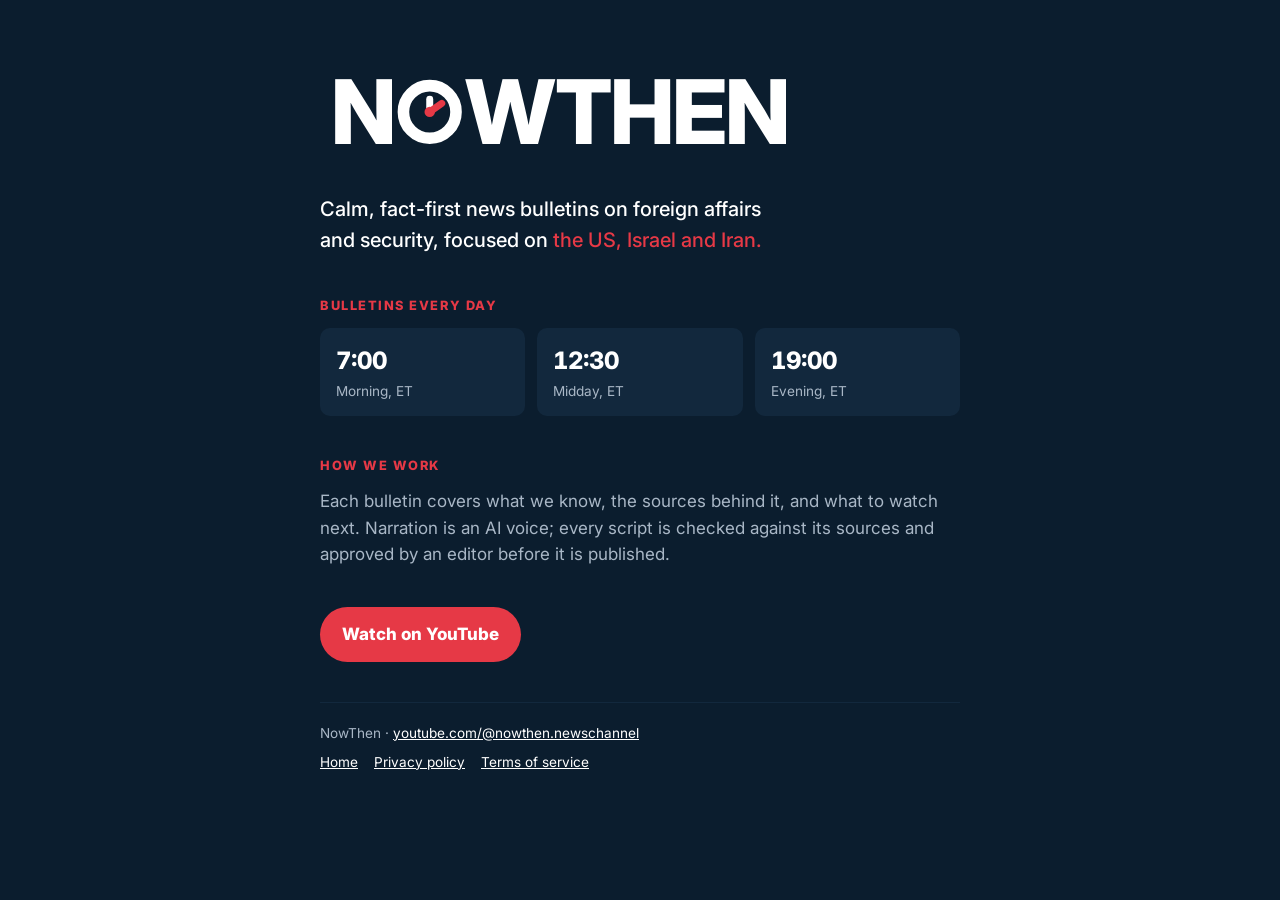
==== index.html @ 63171faf "NowThen site: home, privacy policy, terms Co-Authored-By: Claude Opus 5.5 <noreply@anthropic.com> Cl" ====
<!doctype html>
<html lang="en">
<head>
<meta charset="utf-8">
<meta name="viewport" content="width=device-width, initial-scale=1">
<title>NowThen News</title>
<meta name="description" content="NowThen: scheduled news bulletins on foreign affairs and security, focused on the US, Israel and Iran.">
<link rel="stylesheet" href="https://fonts.googleapis.com/css2?family=Inter:wght@400;500;800&display=swap">
<link rel="stylesheet" href="/style.css">
</head>
<body>
<main>
  <h1>NowThen</h1>
  <svg class="mark" viewBox="100 80 1400 240" role="img" aria-label="NowThen">
    <text x="131" y="290" font-family="Inter, system-ui, sans-serif" font-weight="800" font-size="260" fill="#fff" letter-spacing="-5.2">N</text>
    <circle cx="420" cy="196.4" r="76.7" fill="none" stroke="#fff" stroke-width="33.8"/>
    <line x1="420" y1="196.4" x2="420" y2="159.3" stroke="#fff" stroke-width="20.3" stroke-linecap="round"/>
    <line x1="420" y1="196.4" x2="455.1" y2="171.4" stroke="#e63946" stroke-width="20.3" stroke-linecap="round"/>
    <circle cx="420" cy="196.4" r="15.2" fill="#e63946"/>
    <text x="524" y="290" font-family="Inter, system-ui, sans-serif" font-weight="800" font-size="260" fill="#fff" letter-spacing="-5.2">WTHEN</text>
  </svg>

  <p class="lead">Calm, fact-first news bulletins on foreign affairs and security, focused on <em>the US, Israel and Iran.</em></p>

  <section>
    <h2>Bulletins every day</h2>
    <ul class="times">
      <li><b>7:00</b><span>Morning, ET</span></li>
      <li><b>12:30</b><span>Midday, ET</span></li>
      <li><b>19:00</b><span>Evening, ET</span></li>
    </ul>
  </section>

  <section>
    <h2>How we work</h2>
    <p>Each bulletin covers what we know, the sources behind it, and what to watch next. Narration is an AI voice; every script is checked against its sources and approved by an editor before it is published.</p>
  </section>

  <a class="cta" href="https://www.youtube.com/@nowthen.newschannel">Watch on YouTube</a>

  <footer>NowThen · <a href="https://www.youtube.com/@nowthen.newschannel">youtube.com/@nowthen.newschannel</a>
    <nav><a href="/">Home</a><a href="/privacy.html">Privacy policy</a><a href="/terms.html">Terms of service</a></nav>
  </footer>
</main>
</body>
</html>
---- style.css ----
/* Layout: one centered column on the channel's navy, wordmark first, then schedule and links. Brand look is single-theme by design. */
  :root {
    --navy: #0b1d2e; --navy-2: #12283d; --amber: #e63946; --white: #ffffff; --muted: #a9b7c6;
    --font: "Inter", system-ui, -apple-system, "Segoe UI", sans-serif;
    color-scheme: dark;
  }
  html, body { background: var(--navy); color: var(--white); }
  body { font-family: var(--font); font-size: 17px; line-height: 1.55; padding-left: max(16px, env(safe-area-inset-left, 0px)); padding-right: max(16px, env(safe-area-inset-right, 0px)); }
  main { max-width: 640px; margin: 0 auto; padding-block: 64px 48px; display: grid; gap: 40px; }
  .mark { width: 100%; max-width: 480px; height: auto; }
  h1 { position: absolute; width: 1px; height: 1px; overflow: hidden; clip: rect(0 0 0 0); }
  .lead { font-size: 1.25rem; font-weight: 500; text-wrap: balance; margin: 0; }
  .lead em { color: var(--amber); font-style: normal; }
  h2 { font-size: .8rem; font-weight: 800; letter-spacing: .12em; text-transform: uppercase; color: var(--amber); margin: 0 0 12px; }
  section p { margin: 0; color: var(--muted); max-width: 62ch; }
  .times { list-style: none; margin: 0; padding: 0; display: grid; grid-template-columns: repeat(3, 1fr); gap: 12px; }
  .times li { background: var(--navy-2); border-radius: 10px; padding: 14px 16px; display: grid; gap: 2px; }
  .times b { font-size: 1.5rem; font-weight: 800; font-variant-numeric: tabular-nums; }
  .times span { font-size: .85rem; color: var(--muted); }
  .cta { display: inline-flex; align-items: center; gap: 10px; background: var(--amber); color: var(--white); font-weight: 800; text-decoration: none; padding: 14px 22px; border-radius: 999px; justify-self: start; }
  .cta:hover { background: #ec5a66; }
  .cta:focus-visible, a:focus-visible { outline: 3px solid var(--white); outline-offset: 3px; }
  footer { border-top: 1px solid var(--navy-2); padding-top: 20px; font-size: .85rem; color: var(--muted); }
  @media (max-width: 460px) { .times { grid-template-columns: 1fr; } main { padding-block: 40px 32px; } }

  footer a, .doc a { color: var(--white); }
  footer nav { display: flex; gap: 16px; margin-top: 8px; flex-wrap: wrap; }
  .doc h1 { position: static; width: auto; height: auto; overflow: visible; clip: auto; font-size: 1.8rem; margin: 0; }
  .doc h2 { margin-top: 8px; }
  .doc p, .doc li { color: var(--muted); }
  .doc section p + p { margin-top: 12px; }
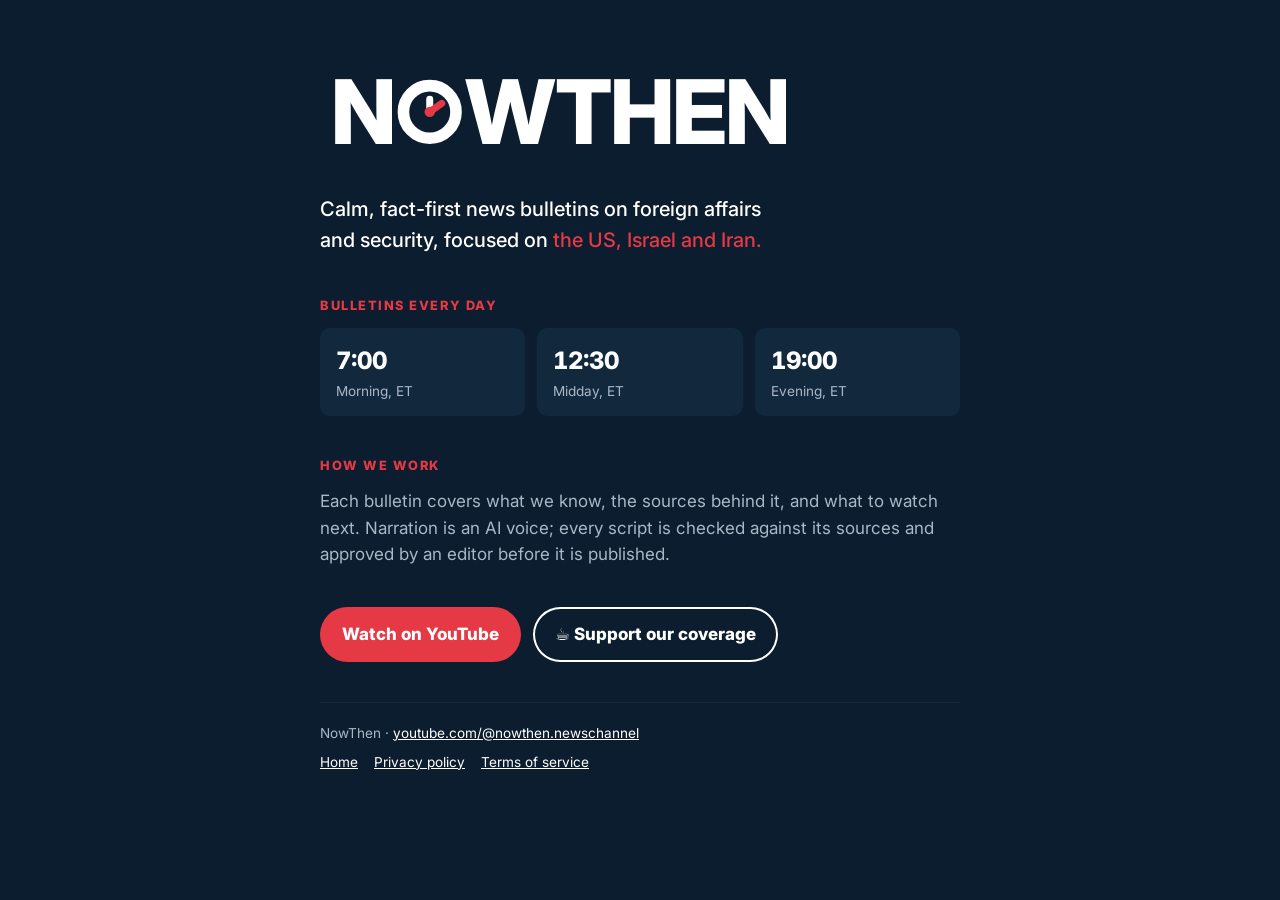
==== commit bb2c4b53: "Support button (Buy Me a Coffee) next to Watch on YouTube Co-Authored-By: Claude Opus 5.5 <noreply@a" ====
--- a/index.html
+++ b/index.html
@@ -36,7 +36,10 @@
     <p>Each bulletin covers what we know, the sources behind it, and what to watch next. Narration is an AI voice; every script is checked against its sources and approved by an editor before it is published.</p>
   </section>
 
-  <a class="cta" href="https://www.youtube.com/@nowthen.newschannel">Watch on YouTube</a>
+  <div class="ctas">
+    <a class="cta" href="https://www.youtube.com/@nowthen.newschannel">Watch on YouTube</a>
+    <a class="cta alt" href="https://buymeacoffee.com/nowthen" rel="noopener">☕ Support our coverage</a>
+  </div>
 
   <footer>NowThen · <a href="https://www.youtube.com/@nowthen.newschannel">youtube.com/@nowthen.newschannel</a>
     <nav><a href="/">Home</a><a href="/privacy.html">Privacy policy</a><a href="/terms.html">Terms of service</a></nav>
--- a/style.css
+++ b/style.css
@@ -19,6 +19,9 @@
   .times span { font-size: .85rem; color: var(--muted); }
   .cta { display: inline-flex; align-items: center; gap: 10px; background: var(--amber); color: var(--white); font-weight: 800; text-decoration: none; padding: 14px 22px; border-radius: 999px; justify-self: start; }
   .cta:hover { background: #ec5a66; }
+  .ctas { display: flex; flex-wrap: wrap; gap: 12px; }
+  .cta.alt { background: transparent; box-shadow: inset 0 0 0 2px var(--white); }
+  .cta.alt:hover { background: var(--navy-2); }
   .cta:focus-visible, a:focus-visible { outline: 3px solid var(--white); outline-offset: 3px; }
   footer { border-top: 1px solid var(--navy-2); padding-top: 20px; font-size: .85rem; color: var(--muted); }
   @media (max-width: 460px) { .times { grid-template-columns: 1fr; } main { padding-block: 40px 32px; } }
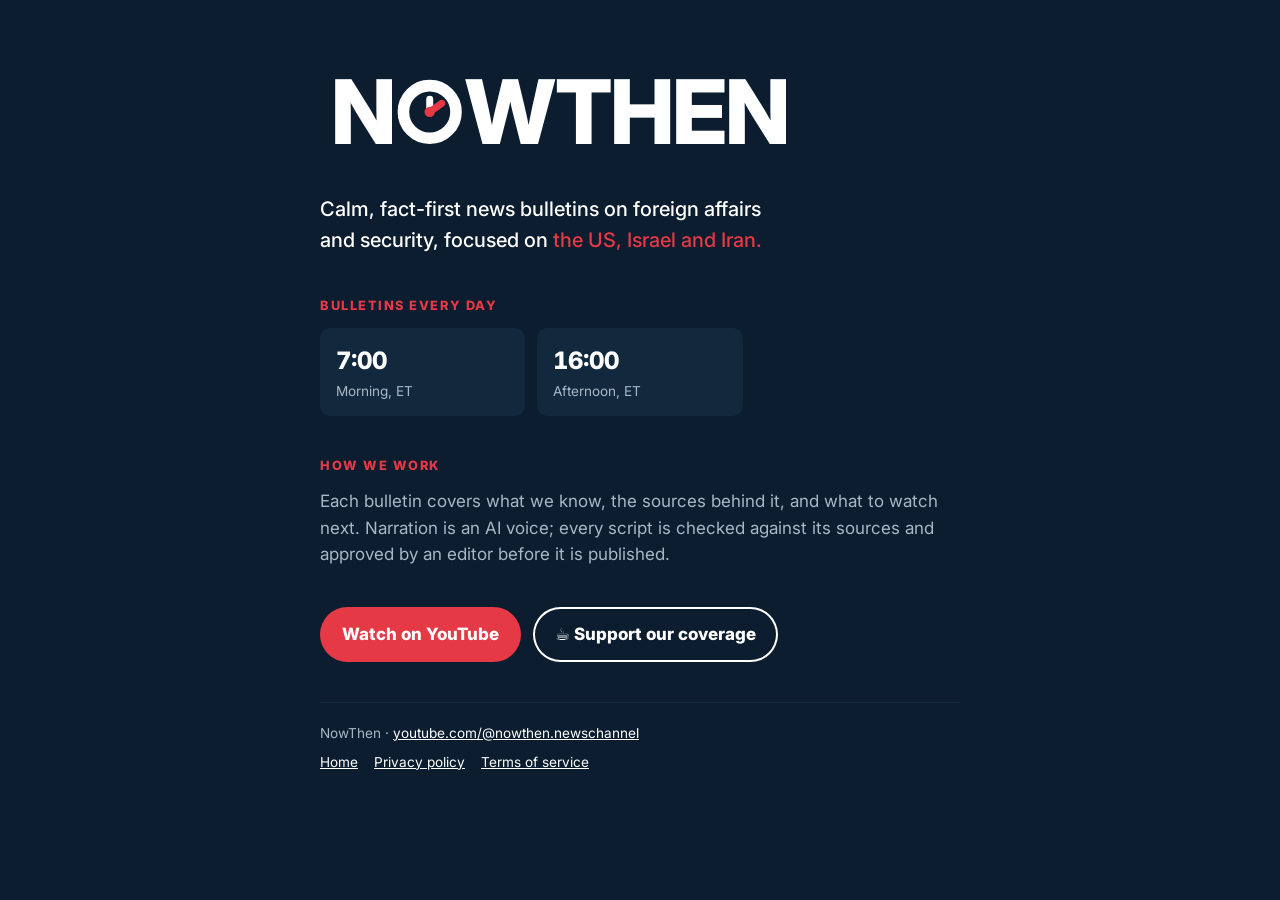
==== commit d576d88a: "Two bulletins a day: 7:00 and 16:00 ET; current channel banner Co-Authored-By: Claude Opus 5.5 <nore" ====
--- a/index.html
+++ b/index.html
@@ -26,8 +26,7 @@
     <h2>Bulletins every day</h2>
     <ul class="times">
       <li><b>7:00</b><span>Morning, ET</span></li>
-      <li><b>12:30</b><span>Midday, ET</span></li>
-      <li><b>19:00</b><span>Evening, ET</span></li>
+      <li><b>16:00</b><span>Afternoon, ET</span></li>
     </ul>
   </section>
 
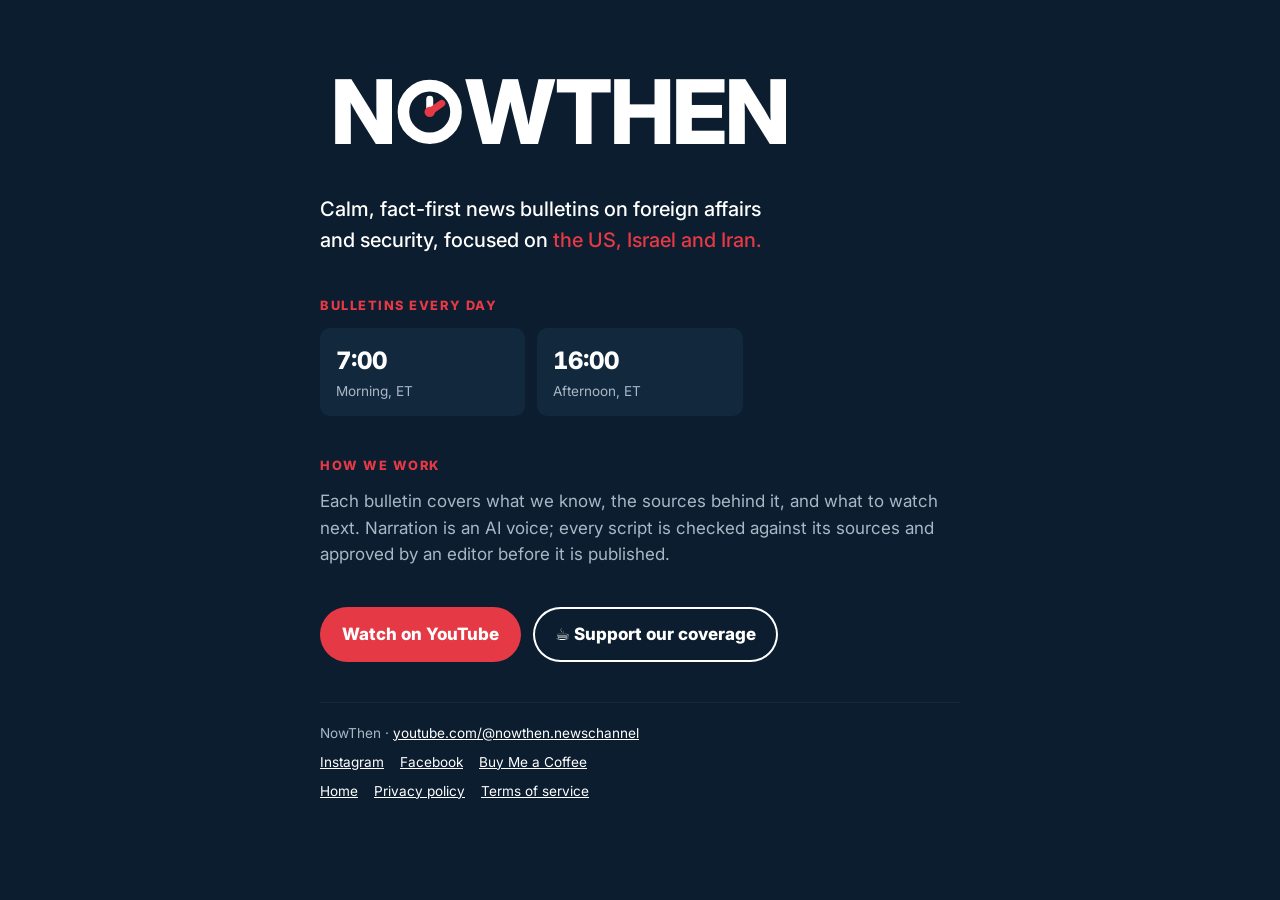
==== commit 856fad5d: "Footer: Instagram, Facebook page and Buy Me a Coffee links Co-Authored-By: Claude Opus 5.5 <noreply@" ====
--- a/index.html
+++ b/index.html
@@ -41,6 +41,7 @@
   </div>
 
   <footer>NowThen · <a href="https://www.youtube.com/@nowthen.newschannel">youtube.com/@nowthen.newschannel</a>
+    <nav aria-label="Follow NowThen"><a href="https://www.instagram.com/nowthen.news/" rel="noopener">Instagram</a><a href="https://www.facebook.com/profile.php?id=61596746647338" rel="noopener">Facebook</a><a href="https://buymeacoffee.com/nowthen" rel="noopener">Buy Me a Coffee</a></nav>
     <nav><a href="/">Home</a><a href="/privacy.html">Privacy policy</a><a href="/terms.html">Terms of service</a></nav>
   </footer>
 </main>
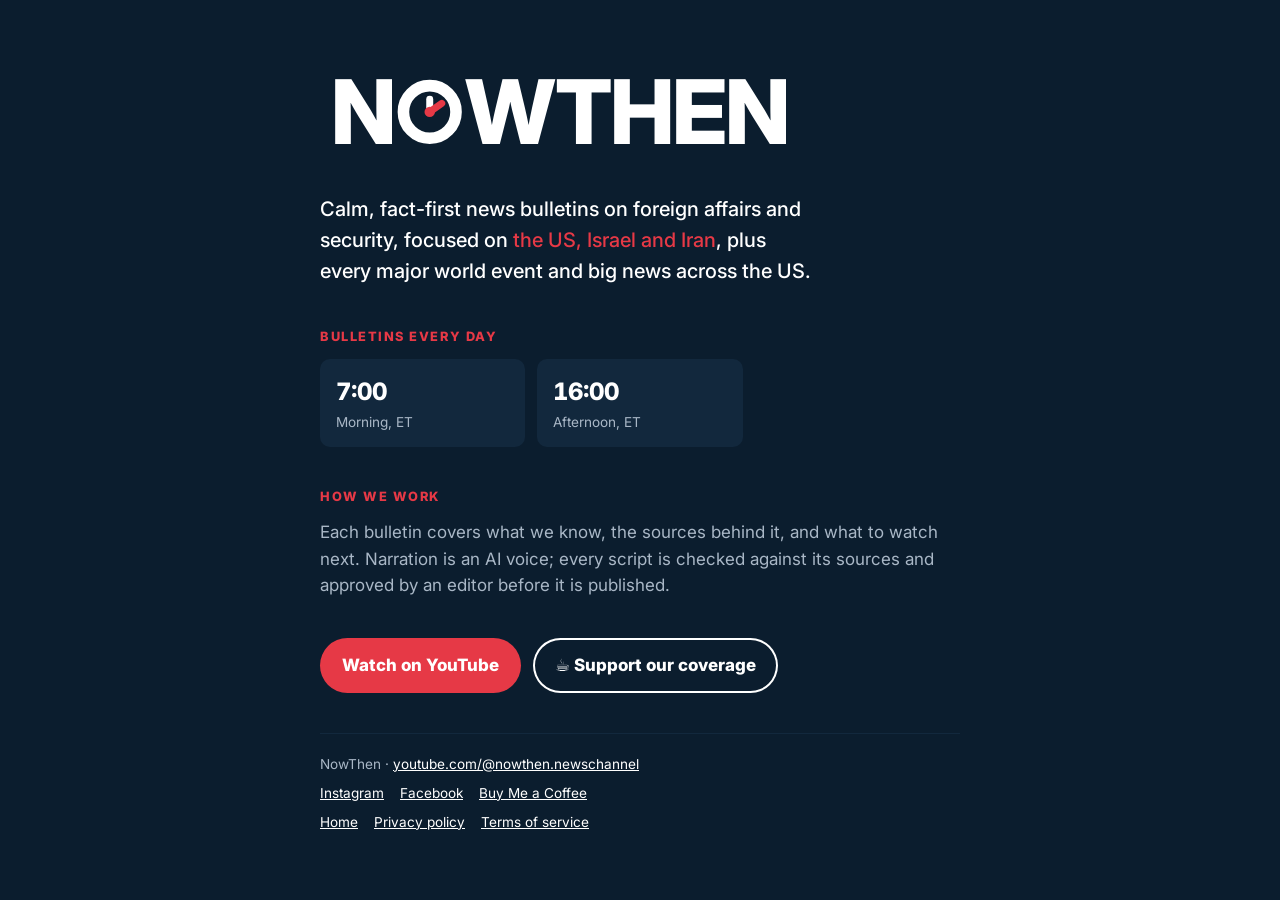
==== commit 6f2d0e2b: "Home page: we also cover every major world event and big news across the US Co-Authored-By: Claude O" ====
--- a/index.html
+++ b/index.html
@@ -4,7 +4,7 @@
 <meta charset="utf-8">
 <meta name="viewport" content="width=device-width, initial-scale=1">
 <title>NowThen News</title>
-<meta name="description" content="NowThen: scheduled news bulletins on foreign affairs and security, focused on the US, Israel and Iran.">
+<meta name="description" content="NowThen: scheduled news bulletins on foreign affairs and security, focused on the US, Israel and Iran, plus every major world event and big news across the US.">
 <link rel="stylesheet" href="https://fonts.googleapis.com/css2?family=Inter:wght@400;500;800&display=swap">
 <link rel="stylesheet" href="/style.css">
 </head>
@@ -20,7 +20,7 @@
     <text x="524" y="290" font-family="Inter, system-ui, sans-serif" font-weight="800" font-size="260" fill="#fff" letter-spacing="-5.2">WTHEN</text>
   </svg>
 
-  <p class="lead">Calm, fact-first news bulletins on foreign affairs and security, focused on <em>the US, Israel and Iran.</em></p>
+  <p class="lead">Calm, fact-first news bulletins on foreign affairs and security, focused on <em>the US, Israel and Iran</em>, plus every major world event and big news across the US.</p>
 
   <section>
     <h2>Bulletins every day</h2>
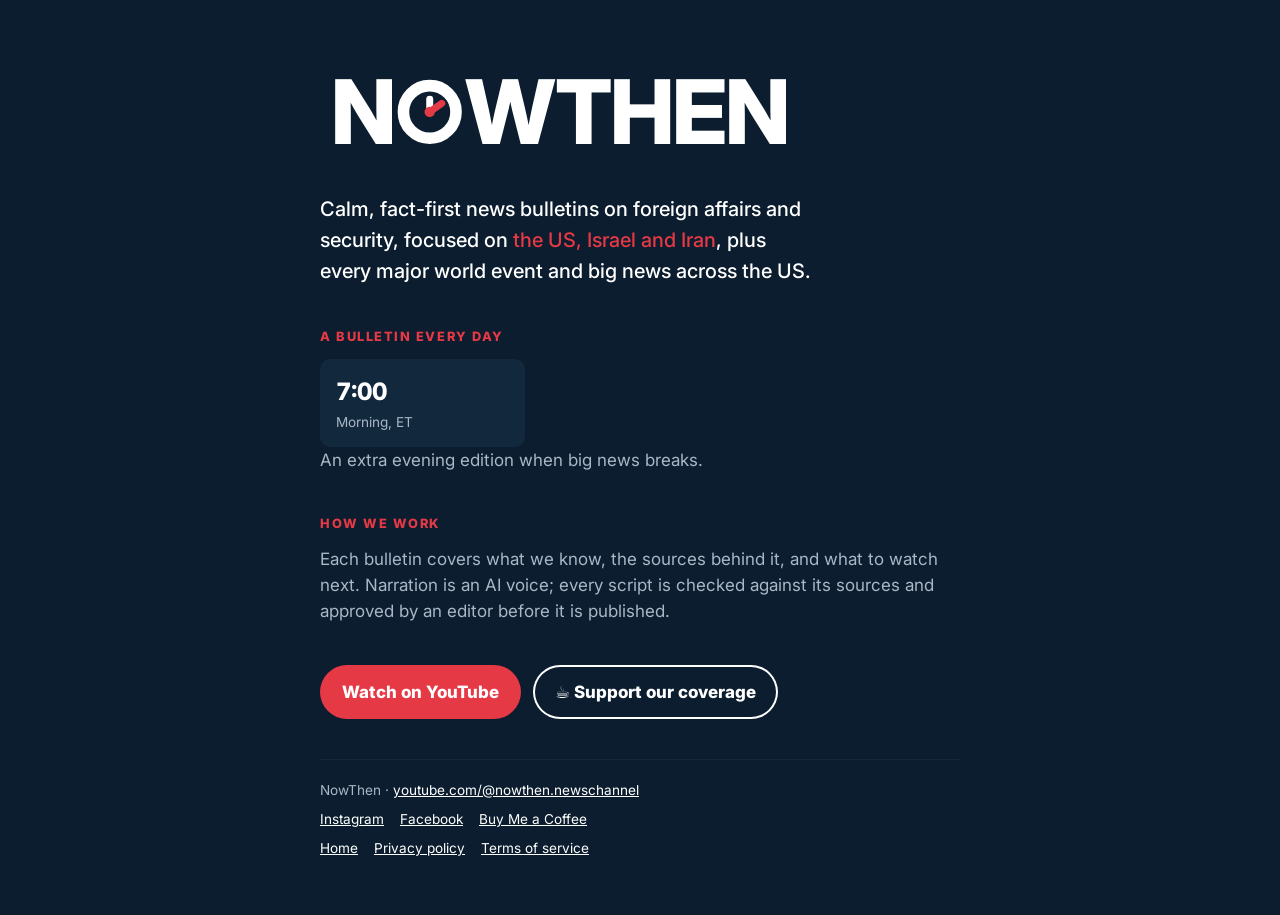
==== commit 367ac5c0: "Home page: one bulletin a day at 7:00 ET, evening edition when big news breaks Co-Authored-By: Claud" ====
--- a/index.html
+++ b/index.html
@@ -23,11 +23,11 @@
   <p class="lead">Calm, fact-first news bulletins on foreign affairs and security, focused on <em>the US, Israel and Iran</em>, plus every major world event and big news across the US.</p>
 
   <section>
-    <h2>Bulletins every day</h2>
+    <h2>A bulletin every day</h2>
     <ul class="times">
       <li><b>7:00</b><span>Morning, ET</span></li>
-      <li><b>16:00</b><span>Afternoon, ET</span></li>
     </ul>
+    <p>An extra evening edition when big news breaks.</p>
   </section>
 
   <section>
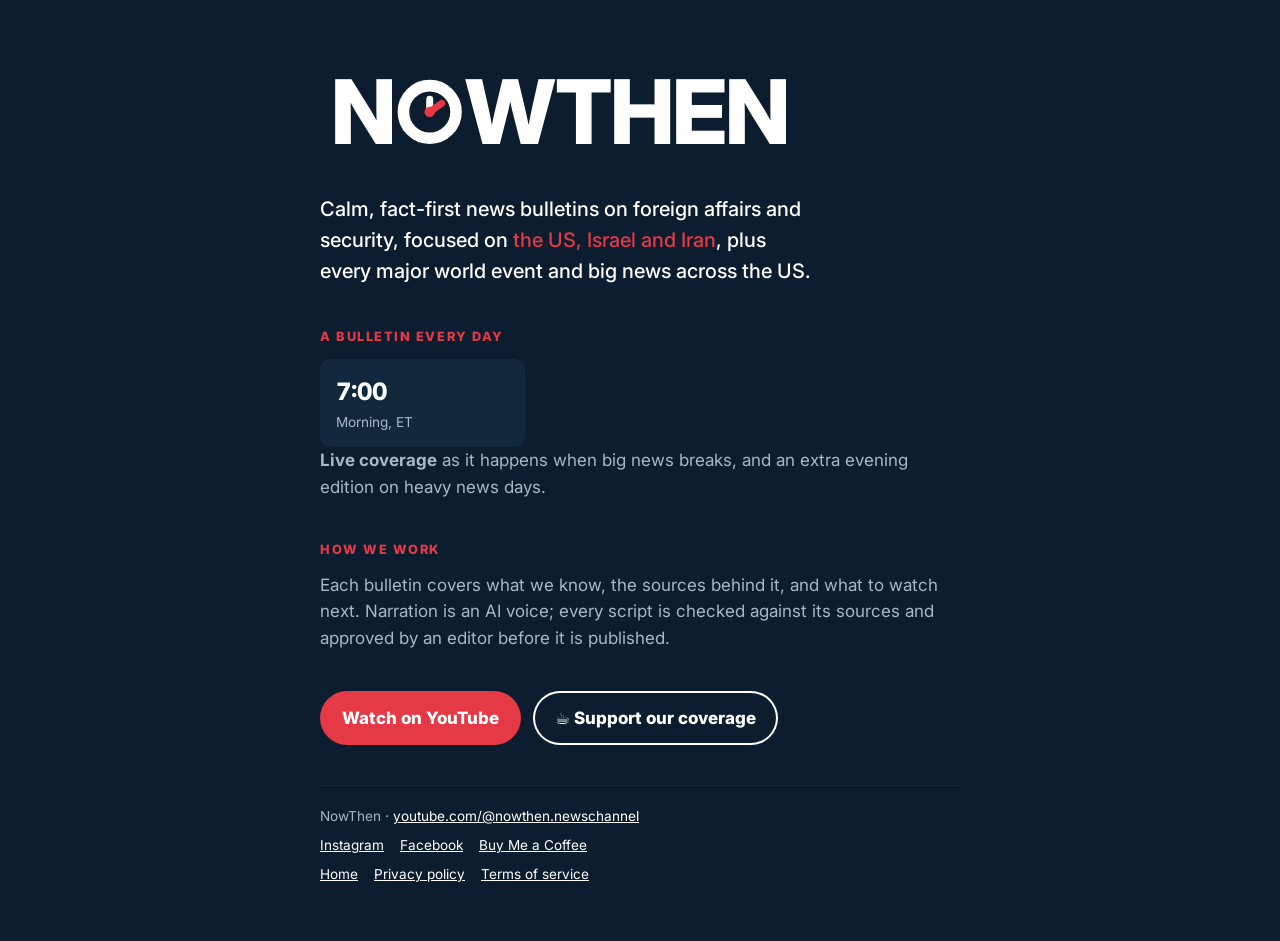
==== commit 88db44ab: "Live coverage on the banner and the home page Co-Authored-By: Claude Opus 5.5 <noreply@anthropic.com" ====
--- a/index.html
+++ b/index.html
@@ -27,7 +27,7 @@
     <ul class="times">
       <li><b>7:00</b><span>Morning, ET</span></li>
     </ul>
-    <p>An extra evening edition when big news breaks.</p>
+    <p><b>Live coverage</b> as it happens when big news breaks, and an extra evening edition on heavy news days.</p>
   </section>
 
   <section>
